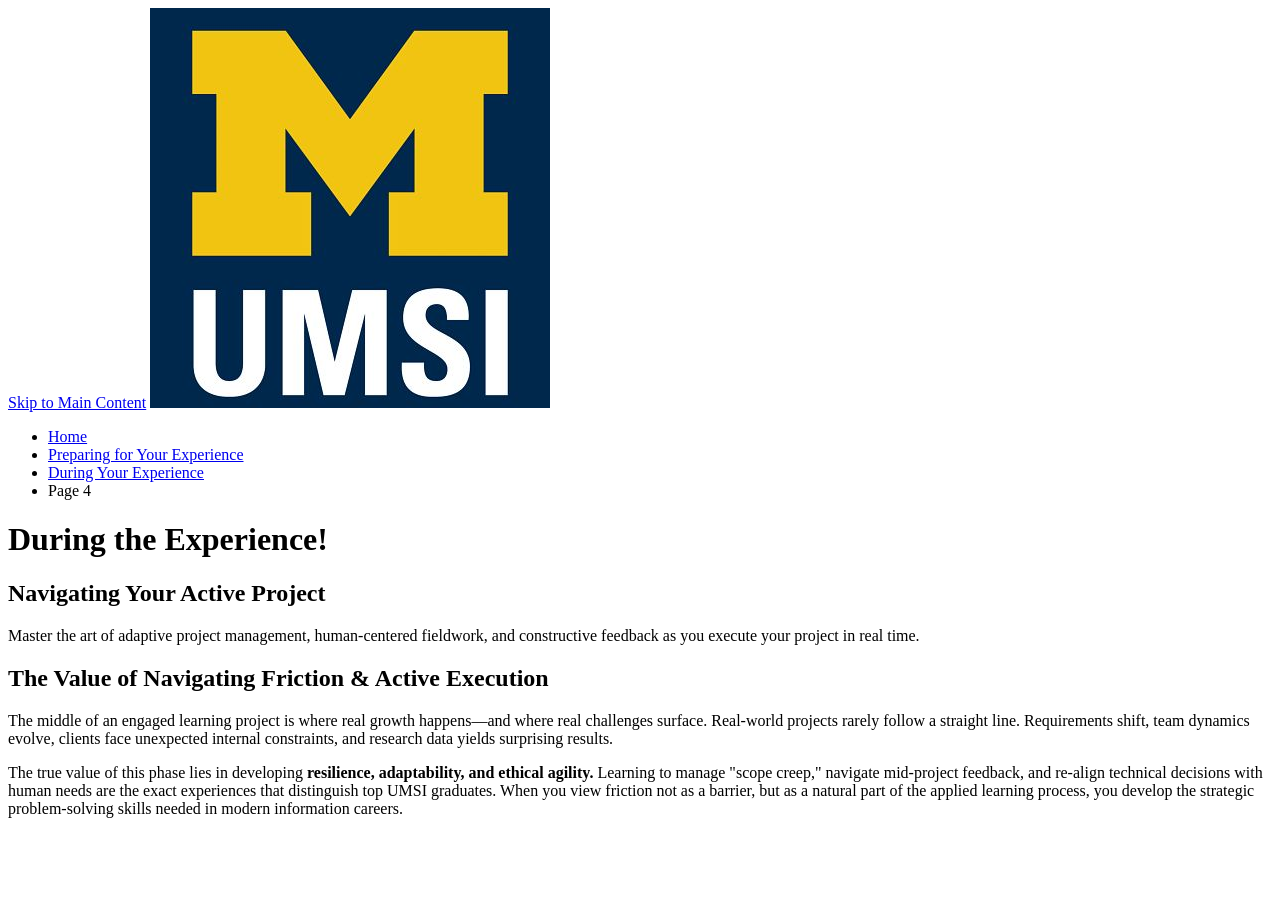
==== during.html @ ea883030 "Initial commit" ====
<!DOCTYPE html>
<html lang="en">
<head>
    <meta charset="UTF-8">
    <meta name="viewport" content="width=device-width, initial-scale=1.0">
    <title>During the Experience</title>

</head>
<body>

        <header>

  <a href = "#main">Skip to Main Content</a>
        <img src="images/UMSI_signature_vertical_informal_solidblue.jpg" alt="UMSI Logo">
        <nav>
            <ul>
                <li><a href = "index.html">Home</a></li>
                <li><a href = "prep.html">Preparing for Your Experience</a></li>
                <li><a href = "during.html">During Your Experience</a></li>
                <li><a>Page 4</a></li>
            </ul>
        </nav>
    <h1>During the Experience!</h1>
  </header>
<main id="main">

<section>
  <h2>Navigating Your Active Project</h2>
  <p>Master the art of adaptive project management, human-centered fieldwork, and constructive feedback as you execute your project in real time.</p>
</section>

<section>
  <h2>The Value of Navigating Friction & Active Execution</h2>
  <p>The middle of an engaged learning project is where real growth happens—and where real challenges surface. Real-world projects rarely follow a straight line. Requirements shift, team dynamics evolve, clients face unexpected internal constraints, and research data yields surprising results.</p>
  <p>The true value of this phase lies in developing <strong>resilience, adaptability, and ethical agility.</strong> Learning to manage "scope creep," navigate mid-project feedback, and re-align technical decisions with human needs are the exact experiences that distinguish top UMSI graduates. When you view friction not as a barrier, but as a natural part of the applied learning process, you develop the strategic problem-solving skills needed in modern information careers.</p>

</section>








    
</body>
</html>
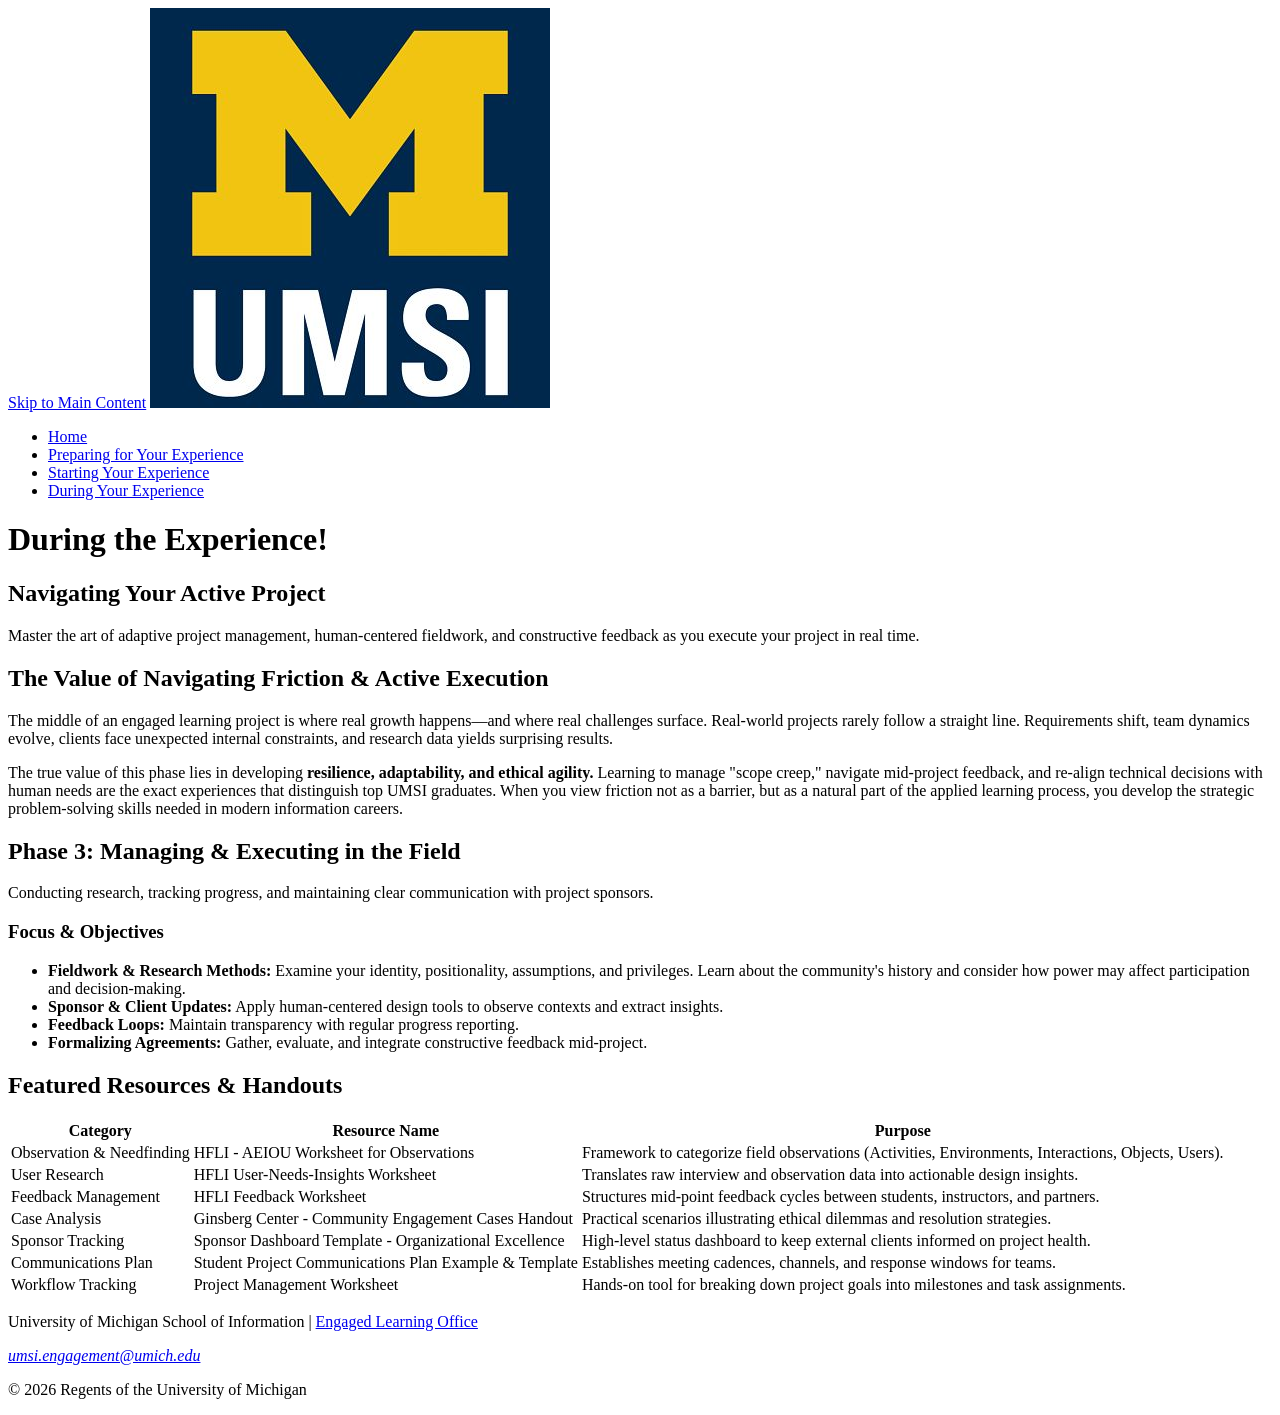
==== commit fefe8c47: "finished site" ====
--- a/during.html
+++ b/during.html
@@ -3,46 +3,116 @@
 <head>
     <meta charset="UTF-8">
     <meta name="viewport" content="width=device-width, initial-scale=1.0">
-    <title>During the Experience</title>
-
+    <title>During Your Experience | UMSI Engaged Learning Office</title>
 </head>
 <body>
 
-        <header>
+    <header>
 
-  <a href = "#main">Skip to Main Content</a>
+        <a href="#main">Skip to Main Content</a>
         <img src="images/UMSI_signature_vertical_informal_solidblue.jpg" alt="UMSI Logo">
         <nav>
             <ul>
-                <li><a href = "index.html">Home</a></li>
-                <li><a href = "prep.html">Preparing for Your Experience</a></li>
-                <li><a href = "during.html">During Your Experience</a></li>
-                <li><a>Page 4</a></li>
+                <li><a href="index.html">Home</a></li>
+                <li><a href="prep.html">Preparing for Your Experience</a></li>
+                <li><a href="starting.html">Starting Your Experience</a></li>
+                <li><a href="during.html">During Your Experience</a></li>
             </ul>
         </nav>
-    <h1>During the Experience!</h1>
-  </header>
+        <h1>During the Experience!</h1>
+    </header>
+
 <main id="main">
 
-<section>
-  <h2>Navigating Your Active Project</h2>
-  <p>Master the art of adaptive project management, human-centered fieldwork, and constructive feedback as you execute your project in real time.</p>
-</section>
+    <section>
+        <h2>Navigating Your Active Project</h2>
+        <p>Master the art of adaptive project management, human-centered fieldwork, and constructive feedback as you execute your project in real time.</p>
+    </section>
 
-<section>
-  <h2>The Value of Navigating Friction & Active Execution</h2>
-  <p>The middle of an engaged learning project is where real growth happens—and where real challenges surface. Real-world projects rarely follow a straight line. Requirements shift, team dynamics evolve, clients face unexpected internal constraints, and research data yields surprising results.</p>
-  <p>The true value of this phase lies in developing <strong>resilience, adaptability, and ethical agility.</strong> Learning to manage "scope creep," navigate mid-project feedback, and re-align technical decisions with human needs are the exact experiences that distinguish top UMSI graduates. When you view friction not as a barrier, but as a natural part of the applied learning process, you develop the strategic problem-solving skills needed in modern information careers.</p>
+    <section>
+        <h2>The Value of Navigating Friction &amp; Active Execution</h2>
+        <p>The middle of an engaged learning project is where real growth happens&mdash;and where real challenges surface. Real-world projects rarely follow a straight line. Requirements shift, team dynamics evolve, clients face unexpected internal constraints, and research data yields surprising results.</p>
+        <p>The true value of this phase lies in developing <strong>resilience, adaptability, and ethical agility.</strong> Learning to manage "scope creep," navigate mid-project feedback, and re-align technical decisions with human needs are the exact experiences that distinguish top UMSI graduates. When you view friction not as a barrier, but as a natural part of the applied learning process, you develop the strategic problem-solving skills needed in modern information careers.</p>
+    </section>
 
-</section>
+    <section>
+        <h2>Phase 3: Managing &amp; Executing in the Field</h2>
+        <p>Conducting research, tracking progress, and maintaining clear communication with project sponsors.</p>
 
+        <article>
+            <h3>Focus &amp; Objectives</h3>
+            <ul>
+                <li><strong>Fieldwork &amp; Research Methods:</strong> Examine your identity, positionality, assumptions, and privileges. Learn about the community's history and consider how power may affect participation and decision-making.
+                </li>
+                <li><strong>Sponsor &amp; Client Updates:</strong> Apply human-centered design tools to observe contexts and extract insights.</li>
+                <li><strong>Feedback Loops:</strong> Maintain transparency with regular progress reporting.</li>
+                <li><strong>Formalizing Agreements:</strong> Gather, evaluate, and integrate constructive feedback mid-project.</li>
+            </ul>
+        </article>
+    </section>
 
+    <section>
+        <h2>Featured Resources &amp; Handouts</h2>
 
+        <article>
+            <table>
+                <thead>
+                    <tr>
+                        <th scope="col">Category</th>
+                        <th scope="col">Resource Name</th>
+                        <th scope="col">Purpose</th>
+                    </tr>
+                </thead>
+                <tbody>
+                    <tr>
+                        <td>Observation &amp; Needfinding</td>
+                        <td>HFLI - AEIOU Worksheet for Observations</td>
+                        <td>Framework to categorize field observations (Activities, Environments, Interactions, Objects, Users).</td>
+                    </tr>
+                    <tr>
+                        <td>User Research</td>
+                        <td>HFLI User-Needs-Insights Worksheet</td>
+                        <td>Translates raw interview and observation data into actionable design insights.</td>
+                    </tr>
+                    <tr>
+                        <td>Feedback Management</td>
+                        <td>HFLI Feedback Worksheet</td>
+                        <td>Structures mid-point feedback cycles between students, instructors, and partners.</td>
+                    </tr>
+                    <tr>
+                        <td>Case Analysis</td>
+                        <td>Ginsberg Center - Community Engagement Cases Handout</td>
+                        <td>Practical scenarios illustrating ethical dilemmas and resolution strategies.</td>
+                    </tr>
+                    <tr>
+                        <td>Sponsor Tracking</td>
+                        <td>Sponsor Dashboard Template - Organizational Excellence</td>
+                        <td>High-level status dashboard to keep external clients informed on project health.</td>
+                    </tr>
+                    <tr>
+                        <td>Communications Plan</td>
+                        <td>Student Project Communications Plan Example &amp; Template</td>
+                        <td>Establishes meeting cadences, channels, and response windows for teams.</td>
+                    </tr>
+                    <tr>
+                        <td>Workflow Tracking</td>
+                        <td>Project Management Worksheet</td>
+                        <td>Hands-on tool for breaking down project goals into milestones and task assignments.</td>
+                    </tr>
+                </tbody>
+            </table>
+        </article>
+    </section>
 
+</main>
 
+    <footer>
+        <p>University of Michigan School of Information | <a href="https://www.si.umich.edu/programs/engaged-learning/about-engaged-learning-office">Engaged Learning Office </a></p>
+        <address>
+            <a href="mailto:umsi.engagement@umich.edu">umsi.engagement@umich.edu</a>
+        </address>
+        <p>&copy; 2026 Regents of the University of Michigan</p>
+    </footer>
 
-
-
-    
 </body>
 </html>
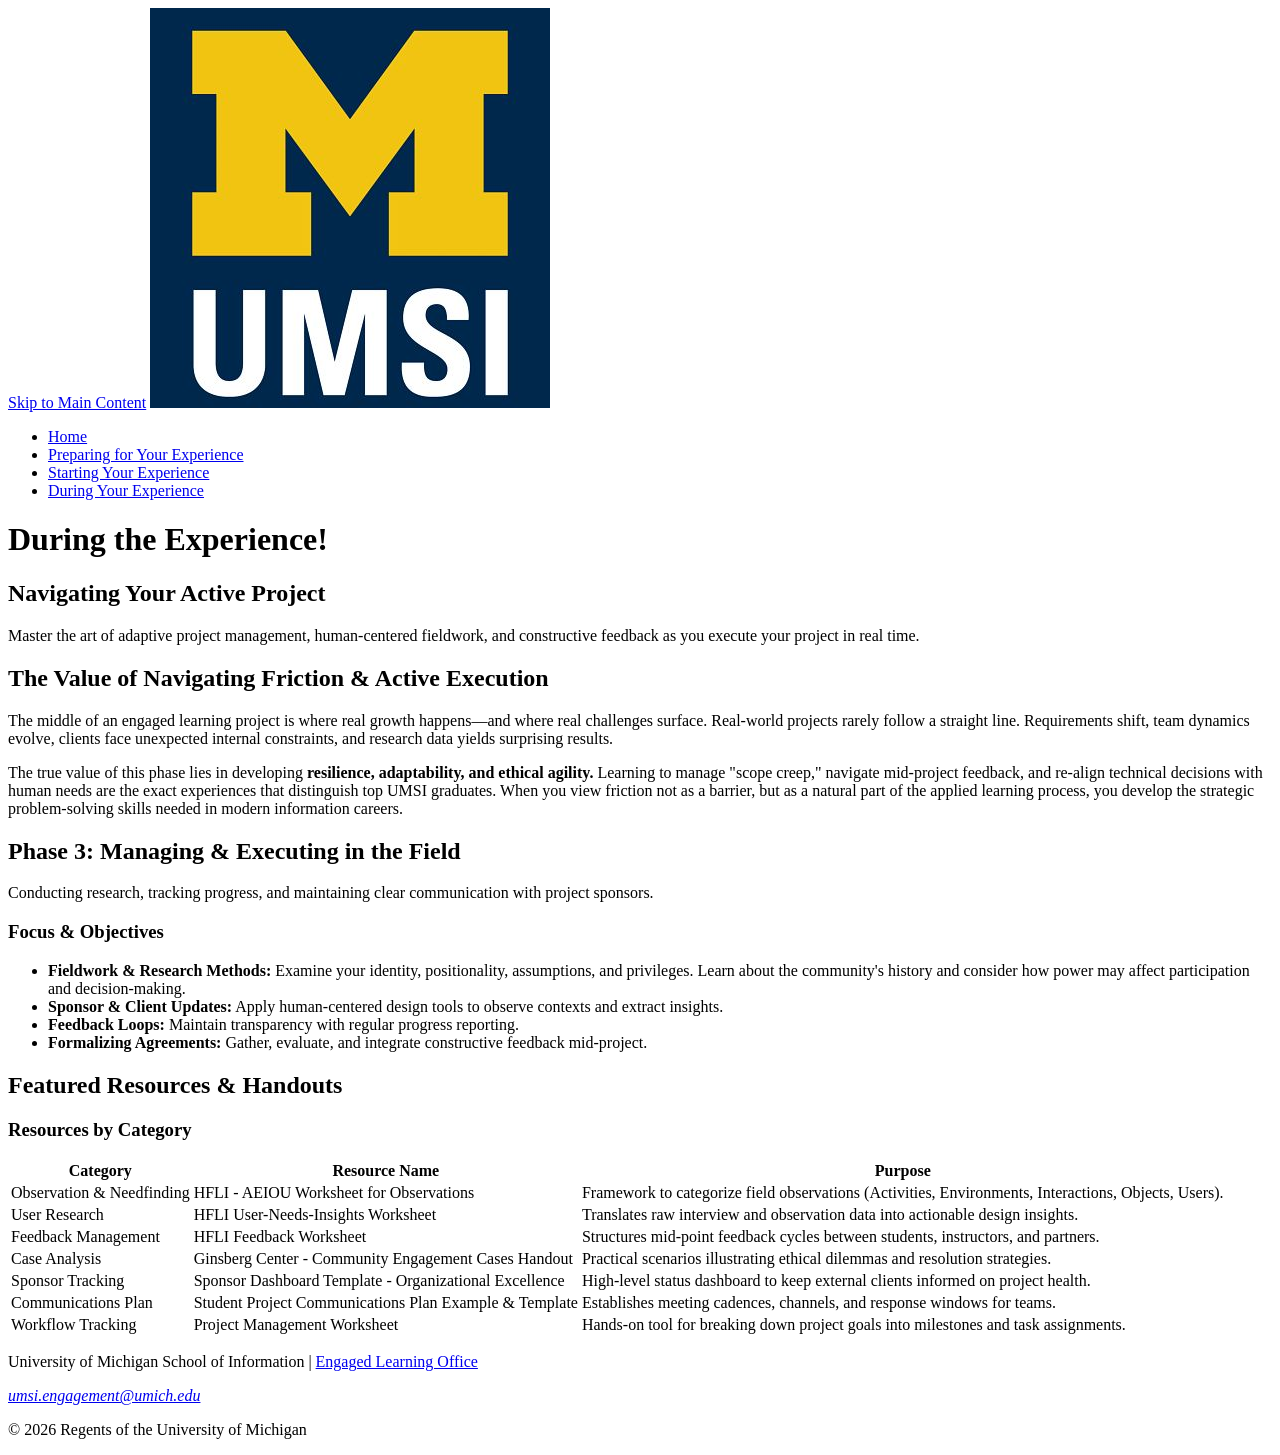
==== commit 9c236f85: "new fix" ====
--- a/during.html
+++ b/during.html
@@ -55,6 +55,7 @@
         <h2>Featured Resources &amp; Handouts</h2>
 
         <article>
+            <h3>Resources by Category</h3>
             <table>
                 <thead>
                     <tr>
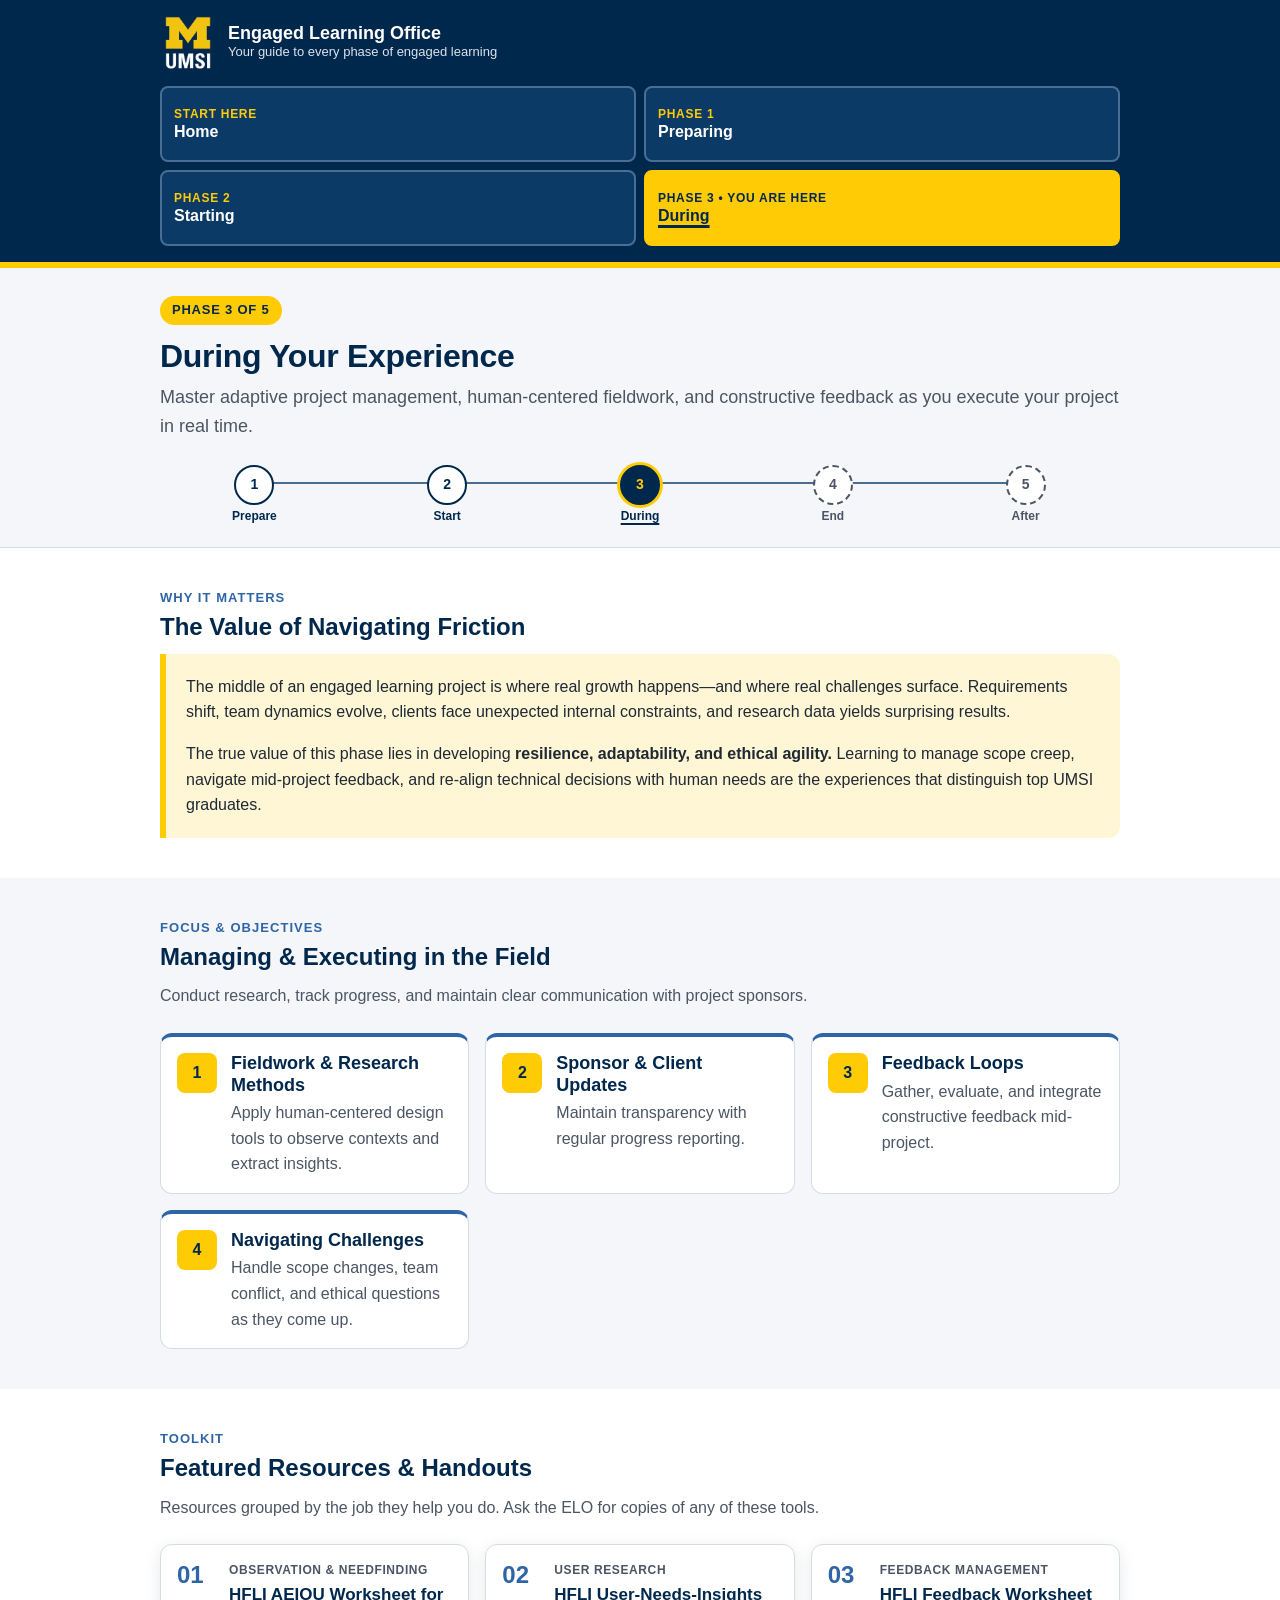
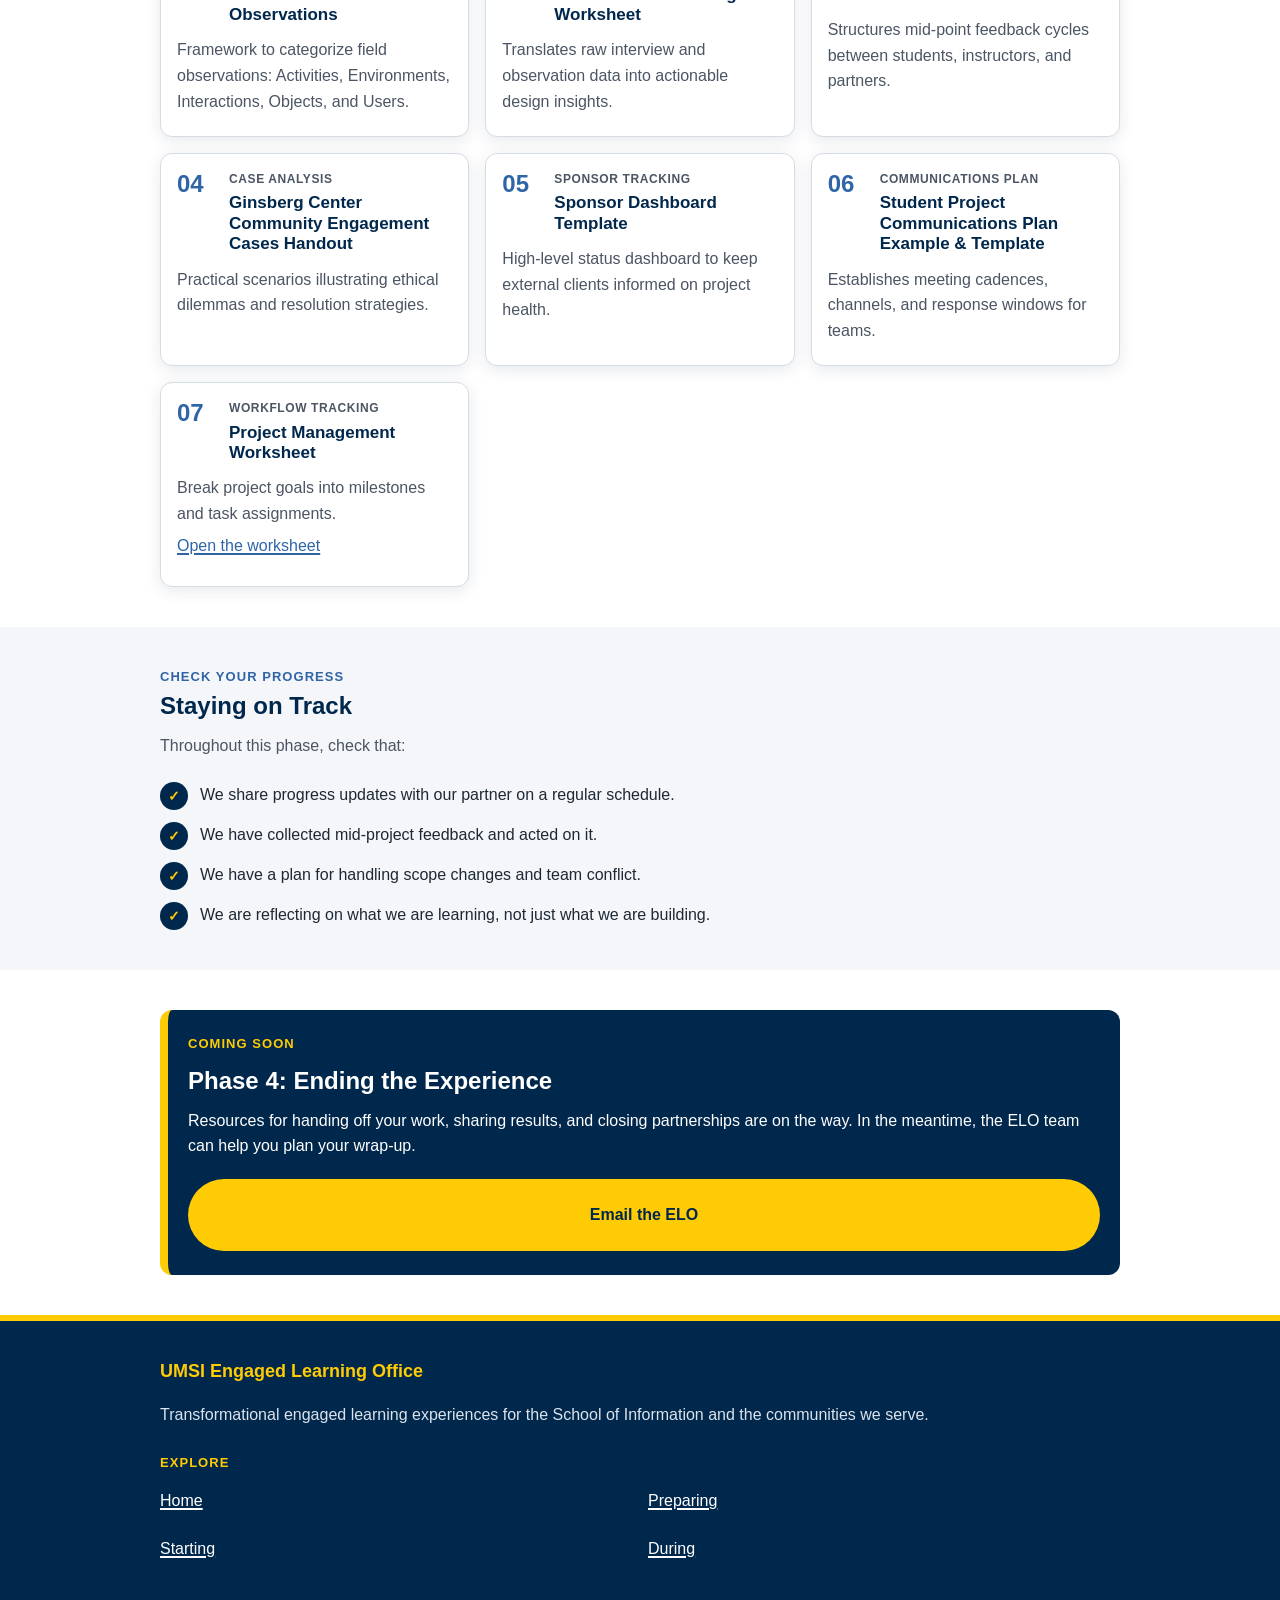
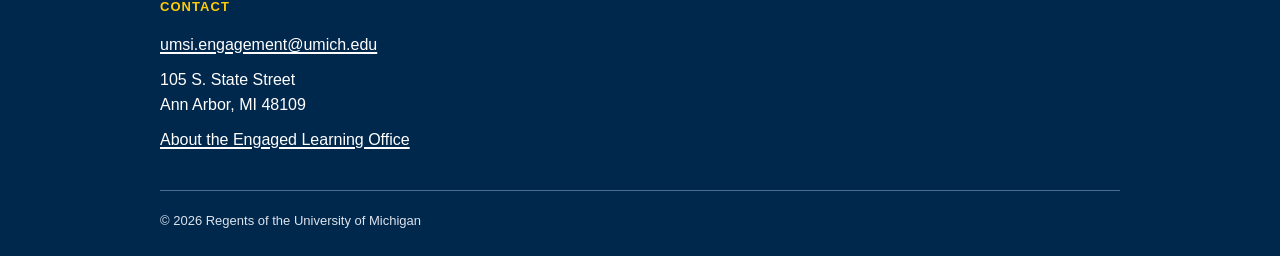
==== commit 45df971a: "mobile view" ====
--- a/during.html
+++ b/during.html
@@ -3,117 +3,176 @@
 <head>
     <meta charset="UTF-8">
     <meta name="viewport" content="width=device-width, initial-scale=1.0">
+    <meta name="description" content="Phase 3 of the UMSI engaged learning lifecycle: manage your project, communicate with partners, and navigate challenges.">
     <title>During Your Experience | UMSI Engaged Learning Office</title>
+    <link rel="stylesheet" href="css/html5reset.css">
+    <link rel="stylesheet" href="css/style.css">
+    <!-- GenAI citation: Claude (Anthropic) helped draft the "Ready to move on?" checklist,
+         the rewritten "Navigating Challenges" objective, and the page markup structure
+         (October 2026). Resource names come from the ELO Content Document. -->
 </head>
 <body>
 
-    <header>
+    <a class="skip-link" href="#main">Skip to Main Content</a>
 
-        <a href="#main">Skip to Main Content</a>
-        <img src="images/UMSI_signature_vertical_informal_solidblue.jpg" alt="UMSI Logo">
-        <nav>
-            <ul>
-                <li><a href="index.html">Home</a></li>
-                <li><a href="prep.html">Preparing for Your Experience</a></li>
-                <li><a href="starting.html">Starting Your Experience</a></li>
-                <li><a href="during.html">During Your Experience</a></li>
+    <header class="site-header">
+        <a class="brand-link" href="index.html">
+            <img src="images/umsi-logo-small.jpg" alt="University of Michigan School of Information" width="160" height="160">
+            <span>
+                <span class="brand-name">Engaged Learning Office</span>
+                <span class="brand-sub">Your guide to every phase of engaged learning</span>
+            </span>
+        </a>
+        <nav aria-label="Main">
+            <ul class="nav-list">
+                <li><a href="index.html"><span class="nav-kicker">Start here</span> <span class="nav-label">Home</span></a></li>
+                <li><a href="prep.html"><span class="nav-kicker">Phase 1</span> <span class="nav-label">Preparing</span></a></li>
+                <li><a href="starting.html"><span class="nav-kicker">Phase 2</span> <span class="nav-label">Starting</span></a></li>
+                <li><a href="during.html" aria-current="page"><span class="nav-kicker">Phase 3</span> <span class="nav-label">During</span></a></li>
             </ul>
         </nav>
-        <h1>During the Experience!</h1>
     </header>
 
-<main id="main">
+<main id="main" tabindex="-1">
 
-    <section>
-        <h2>Navigating Your Active Project</h2>
-        <p>Master the art of adaptive project management, human-centered fieldwork, and constructive feedback as you execute your project in real time.</p>
+    <section class="page-intro" aria-labelledby="page-title">
+        <p class="phase-badge">Phase 3 of 5</p>
+        <h1 id="page-title">During Your Experience</h1>
+        <p class="lead">Master adaptive project management, human-centered fieldwork, and constructive feedback as you execute your project in real time.</p>
+
+        <ol class="journey" aria-label="Engaged learning lifecycle progress">
+            <li><a class="journey-step" href="prep.html"><span class="journey-num">1</span><span class="journey-label">Prepare</span></a></li>
+            <li><a class="journey-step" href="starting.html"><span class="journey-num">2</span><span class="journey-label">Start</span></a></li>
+            <li><span class="journey-step" aria-current="step"><span class="journey-num">3</span><span class="journey-label">During</span></span></li>
+            <li><span class="journey-step journey-upcoming"><span class="journey-num">4</span><span class="journey-label">End<span class="visually-hidden"> (coming soon)</span></span></span></li>
+            <li><span class="journey-step journey-upcoming"><span class="journey-num">5</span><span class="journey-label">After<span class="visually-hidden"> (coming soon)</span></span></span></li>
+        </ol>
     </section>
 
-    <section>
-        <h2>The Value of Navigating Friction &amp; Active Execution</h2>
-        <p>The middle of an engaged learning project is where real growth happens&mdash;and where real challenges surface. Real-world projects rarely follow a straight line. Requirements shift, team dynamics evolve, clients face unexpected internal constraints, and research data yields surprising results.</p>
-        <p>The true value of this phase lies in developing <strong>resilience, adaptability, and ethical agility.</strong> Learning to manage "scope creep," navigate mid-project feedback, and re-align technical decisions with human needs are the exact experiences that distinguish top UMSI graduates. When you view friction not as a barrier, but as a natural part of the applied learning process, you develop the strategic problem-solving skills needed in modern information careers.</p>
+    <section class="section" aria-labelledby="why-title">
+        <p class="eyebrow">Why it matters</p>
+        <h2 id="why-title">The Value of Navigating Friction</h2>
+        <div class="callout">
+            <p>The middle of an engaged learning project is where real growth happens&mdash;and where real challenges surface. Requirements shift, team dynamics evolve, clients face unexpected internal constraints, and research data yields surprising results.</p>
+            <p>The true value of this phase lies in developing <strong>resilience, adaptability, and ethical agility.</strong> Learning to manage scope creep, navigate mid-project feedback, and re-align technical decisions with human needs are the experiences that distinguish top UMSI graduates.</p>
+        </div>
     </section>
 
-    <section>
-        <h2>Phase 3: Managing &amp; Executing in the Field</h2>
-        <p>Conducting research, tracking progress, and maintaining clear communication with project sponsors.</p>
-
-        <article>
-            <h3>Focus &amp; Objectives</h3>
-            <ul>
-                <li><strong>Fieldwork &amp; Research Methods:</strong> Examine your identity, positionality, assumptions, and privileges. Learn about the community's history and consider how power may affect participation and decision-making.
-                </li>
-                <li><strong>Sponsor &amp; Client Updates:</strong> Apply human-centered design tools to observe contexts and extract insights.</li>
-                <li><strong>Feedback Loops:</strong> Maintain transparency with regular progress reporting.</li>
-                <li><strong>Formalizing Agreements:</strong> Gather, evaluate, and integrate constructive feedback mid-project.</li>
-            </ul>
-        </article>
+    <section class="section section-alt" aria-labelledby="goals-title">
+        <p class="eyebrow">Focus &amp; objectives</p>
+        <h2 id="goals-title">Managing &amp; Executing in the Field</h2>
+        <p class="section-intro">Conduct research, track progress, and maintain clear communication with project sponsors.</p>
+        <ol class="goal-grid">
+            <li class="goal-card">
+                <h3>Fieldwork &amp; Research Methods</h3>
+                <p>Apply human-centered design tools to observe contexts and extract insights.</p>
+            </li>
+            <li class="goal-card">
+                <h3>Sponsor &amp; Client Updates</h3>
+                <p>Maintain transparency with regular progress reporting.</p>
+            </li>
+            <li class="goal-card">
+                <h3>Feedback Loops</h3>
+                <p>Gather, evaluate, and integrate constructive feedback mid-project.</p>
+            </li>
+            <li class="goal-card">
+                <h3>Navigating Challenges</h3>
+                <p>Handle scope changes, team conflict, and ethical questions as they come up.</p>
+            </li>
+        </ol>
     </section>
 
-    <section>
-        <h2>Featured Resources &amp; Handouts</h2>
+    <section class="section" aria-labelledby="resources-title">
+        <p class="eyebrow">Toolkit</p>
+        <h2 id="resources-title">Featured Resources &amp; Handouts</h2>
+        <p class="section-intro">Resources grouped by the job they help you do. Ask the ELO for copies of any of these tools.</p>
+        <ol class="resource-list">
+            <li class="resource-card">
+                <p class="resource-type">Observation &amp; needfinding</p>
+                <h3>HFLI AEIOU Worksheet for Observations</h3>
+                <p class="resource-desc">Framework to categorize field observations: Activities, Environments, Interactions, Objects, and Users.</p>
+            </li>
+            <li class="resource-card">
+                <p class="resource-type">User research</p>
+                <h3>HFLI User-Needs-Insights Worksheet</h3>
+                <p class="resource-desc">Translates raw interview and observation data into actionable design insights.</p>
+            </li>
+            <li class="resource-card">
+                <p class="resource-type">Feedback management</p>
+                <h3>HFLI Feedback Worksheet</h3>
+                <p class="resource-desc">Structures mid-point feedback cycles between students, instructors, and partners.</p>
+            </li>
+            <li class="resource-card">
+                <p class="resource-type">Case analysis</p>
+                <h3>Ginsberg Center Community Engagement Cases Handout</h3>
+                <p class="resource-desc">Practical scenarios illustrating ethical dilemmas and resolution strategies.</p>
+            </li>
+            <li class="resource-card">
+                <p class="resource-type">Sponsor tracking</p>
+                <h3>Sponsor Dashboard Template</h3>
+                <p class="resource-desc">High-level status dashboard to keep external clients informed on project health.</p>
+            </li>
+            <li class="resource-card">
+                <p class="resource-type">Communications plan</p>
+                <h3>Student Project Communications Plan Example &amp; Template</h3>
+                <p class="resource-desc">Establishes meeting cadences, channels, and response windows for teams.</p>
+            </li>
+            <li class="resource-card">
+                <p class="resource-type">Workflow tracking</p>
+                <h3>Project Management Worksheet</h3>
+                <p class="resource-desc">Break project goals into milestones and task assignments. <a href="https://docs.google.com/document/d/1twc-7TYWmb_PNrOBiDI1NuJqJAuhluTICr22GRd_NLc/edit?usp=drive_link">Open the worksheet</a></p>
+            </li>
+        </ol>
+    </section>
 
-        <article>
-            <h3>Resources by Category</h3>
-            <table>
-                <thead>
-                    <tr>
-                        <th scope="col">Category</th>
-                        <th scope="col">Resource Name</th>
-                        <th scope="col">Purpose</th>
-                    </tr>
-                </thead>
-                <tbody>
-                    <tr>
-                        <td>Observation &amp; Needfinding</td>
-                        <td>HFLI - AEIOU Worksheet for Observations</td>
-                        <td>Framework to categorize field observations (Activities, Environments, Interactions, Objects, Users).</td>
-                    </tr>
-                    <tr>
-                        <td>User Research</td>
-                        <td>HFLI User-Needs-Insights Worksheet</td>
-                        <td>Translates raw interview and observation data into actionable design insights.</td>
-                    </tr>
-                    <tr>
-                        <td>Feedback Management</td>
-                        <td>HFLI Feedback Worksheet</td>
-                        <td>Structures mid-point feedback cycles between students, instructors, and partners.</td>
-                    </tr>
-                    <tr>
-                        <td>Case Analysis</td>
-                        <td>Ginsberg Center - Community Engagement Cases Handout</td>
-                        <td>Practical scenarios illustrating ethical dilemmas and resolution strategies.</td>
-                    </tr>
-                    <tr>
-                        <td>Sponsor Tracking</td>
-                        <td>Sponsor Dashboard Template - Organizational Excellence</td>
-                        <td>High-level status dashboard to keep external clients informed on project health.</td>
-                    </tr>
-                    <tr>
-                        <td>Communications Plan</td>
-                        <td>Student Project Communications Plan Example &amp; Template</td>
-                        <td>Establishes meeting cadences, channels, and response windows for teams.</td>
-                    </tr>
-                    <tr>
-                        <td>Workflow Tracking</td>
-                        <td>Project Management Worksheet</td>
-                        <td>Hands-on tool for breaking down project goals into milestones and task assignments.</td>
-                    </tr>
-                </tbody>
-            </table>
-        </article>
+    <section class="section section-alt" aria-labelledby="ready-title">
+        <p class="eyebrow">Check your progress</p>
+        <h2 id="ready-title">Staying on Track</h2>
+        <p class="section-intro">Throughout this phase, check that:</p>
+        <ul class="checklist">
+            <li>We share progress updates with our partner on a regular schedule.</li>
+            <li>We have collected mid-project feedback and acted on it.</li>
+            <li>We have a plan for handling scope changes and team conflict.</li>
+            <li>We are reflecting on what we are learning, not just what we are building.</li>
+        </ul>
+    </section>
+
+    <section class="section" aria-labelledby="next-title">
+        <div class="next-step">
+            <p class="eyebrow">Coming soon</p>
+            <h2 id="next-title">Phase 4: Ending the Experience</h2>
+            <p>Resources for handing off your work, sharing results, and closing partnerships are on the way. In the meantime, the ELO team can help you plan your wrap-up.</p>
+            <a class="btn btn-primary" href="mailto:umsi.engagement@umich.edu">Email the ELO</a>
+        </div>
     </section>
 
 </main>
 
-    <footer>
-        <p>University of Michigan School of Information | <a href="https://www.si.umich.edu/programs/engaged-learning/about-engaged-learning-office">Engaged Learning Office </a></p>
-        <address>
-            <a href="mailto:umsi.engagement@umich.edu">umsi.engagement@umich.edu</a>
-        </address>
-        <p>&copy; 2026 Regents of the University of Michigan</p>
+    <footer class="site-footer">
+        <div>
+            <p class="footer-title">UMSI Engaged Learning Office</p>
+            <p class="footer-about">Transformational engaged learning experiences for the School of Information and the communities we serve.</p>
+        </div>
+        <nav aria-label="Footer">
+            <h2 class="footer-heading">Explore</h2>
+            <ul class="footer-links">
+                <li><a href="index.html">Home</a></li>
+                <li><a href="prep.html">Preparing</a></li>
+                <li><a href="starting.html">Starting</a></li>
+                <li><a href="during.html">During</a></li>
+            </ul>
+        </nav>
+        <div class="footer-contact">
+            <h2 class="footer-heading">Contact</h2>
+            <address>
+                <a href="mailto:umsi.engagement@umich.edu">umsi.engagement@umich.edu</a><br>
+                105 S. State Street<br>
+                Ann Arbor, MI 48109
+            </address>
+            <a href="https://www.si.umich.edu/programs/engaged-learning/about-engaged-learning-office">About the Engaged Learning Office</a>
+        </div>
+        <p class="footer-legal">&copy; 2026 Regents of the University of Michigan</p>
     </footer>
 
 </body>
-</html>+</html>
--- a/css/style.css
+++ b/css/style.css
@@ -0,0 +1,923 @@
+/* ==========================================================================
+   UMSI Engaged Learning Office: Deliverable #2 (Mobile First)
+   Author: Joshua John (SI 338, Fall 2026)
+
+   This is the default (mobile) design, built for screens under 480px.
+   There are intentionally NO width-based media queries in this file.
+   The only media query is prefers-reduced-motion (an accessibility query).
+   Layouts still stretch gracefully on larger screens through fluid units,
+   max-width containers, and auto-fit grids.
+
+   Citations / references:
+   - Reset: html5doctor.com Reset Stylesheet v1.6.1 (see css/html5reset.css)
+   - Colors: U-M Brand Guidelines, https://brand.umich.edu/design-resources/colors/
+     (Michigan Blue #00274C, Maize #FFCB05, Arboretum Blue #2F65A7)
+   - Skip link pattern: W3Schools "How TO - Skip to Main Content" and
+     WebAIM "Skip Navigation Links" (https://webaim.org/techniques/skipnav/)
+   - .visually-hidden: The A11Y Project, https://www.a11yproject.com/posts/how-to-hide-content/
+   - Reduced motion block: adapted from Andy Bell's "Modern CSS Reset"
+     (https://andy-bell.co.uk/a-more-modern-css-reset/)
+   - Centering trick padding-inline: max(gutter, (100% - width) / 2) adapted from
+     Kevin Powell's "full-bleed layout" videos.
+   - GenAI: Claude (Anthropic) helped draft parts of this stylesheet's grid
+     layouts in October 2026. I reviewed, tested, and edited all of it.
+   ========================================================================== */
+
+
+/* ---------- 1. Design tokens ---------- */
+:root {
+    /* U-M brand colors */
+    --blue: #00274C;
+    --maize: #FFCB05;
+    --arb-blue: #2F65A7;
+
+    /* Supporting neutrals (all pass WCAG AA with the text colors used on them) */
+    --blue-raised: #0B3A66;
+    --blue-line: #4A6D93;
+    --ink: #1F2933;
+    --muted: #4B5563;
+    --surface: #F4F6F9;
+    --maize-tint: #FFF6D6;
+    --line: #D5DCE4;
+    --white: #FFFFFF;
+
+    /* Spacing, shape, and type */
+    --gutter: 1rem;
+    --content: 60rem;
+    --radius: 0.75rem;
+    --radius-sm: 0.5rem;
+    --shadow: 0 0.25rem 1rem rgba(0, 39, 76, 0.10);
+    --font: "Helvetica Neue", Helvetica, Arial, sans-serif;
+}
+
+
+/* ---------- 2. Base elements ---------- */
+html {
+    scroll-behavior: smooth;
+}
+
+body {
+    font-family: var(--font);
+    font-size: 1rem;
+    line-height: 1.6;
+    color: var(--ink);
+    background-color: var(--white);
+}
+
+img {
+    display: block;
+    max-width: 100%;
+    height: auto;
+}
+
+h1, h2, h3 {
+    color: var(--blue);
+    line-height: 1.2;
+    font-weight: 800;
+}
+
+h1 {
+    font-size: 2rem;
+    letter-spacing: -0.01em;
+}
+
+h2 {
+    font-size: 1.5rem;
+    margin-bottom: 0.75rem;
+}
+
+h3 {
+    font-size: 1.125rem;
+}
+
+p + p {
+    margin-top: 1rem;
+}
+
+strong {
+    font-weight: 700;
+}
+
+a {
+    color: var(--arb-blue);
+    text-decoration: underline;
+    text-decoration-thickness: 0.1em;
+    text-underline-offset: 0.15em;
+}
+
+a:hover {
+    color: var(--blue);
+    text-decoration-thickness: 0.2em;
+}
+
+/* One clear focus style everywhere: a thick blue ring on light backgrounds... */
+a:focus-visible,
+button:focus-visible {
+    outline: 0.1875rem solid var(--blue);
+    outline-offset: 0.1875rem;
+    border-radius: 0.25rem;
+}
+
+/* ...and a maize ring on the dark blue areas so it is always visible. */
+.site-header a:focus-visible,
+.site-footer a:focus-visible,
+.hero-card a:focus-visible,
+.next-step a:focus-visible,
+.help-banner a:focus-visible {
+    outline-color: var(--maize);
+}
+
+main:focus {
+    outline: none; /* main only receives focus from the skip link */
+}
+
+.visually-hidden {
+    position: absolute;
+    width: 1px;
+    height: 1px;
+    padding: 0;
+    margin: -1px;
+    overflow: hidden;
+    clip: rect(0, 0, 0, 0);
+    white-space: nowrap;
+    border: 0;
+}
+
+
+/* ---------- 3. Skip to Main Content ---------- */
+.skip-link {
+    position: absolute;
+    top: -10rem;           /* hidden off-screen on page load */
+    left: var(--gutter);
+    z-index: 100;
+    padding: 0.75rem 1.25rem;
+    background-color: var(--maize);
+    color: var(--blue);
+    font-weight: 800;
+    text-decoration: none;
+    border-radius: 0 0 var(--radius-sm) var(--radius-sm);
+    box-shadow: var(--shadow);
+}
+
+.skip-link:focus {
+    top: 0;                /* slides into view when it receives keyboard focus */
+}
+
+
+/* ---------- 4. Layout helpers ---------- */
+/* Full-bleed backgrounds with centered content, without a media query */
+.section,
+.page-intro,
+.site-header,
+.site-footer {
+    padding-inline: max(var(--gutter), calc((100% - var(--content)) / 2));
+}
+
+.section {
+    padding-block: 2.5rem;
+}
+
+.section-alt {
+    background-color: var(--surface);
+}
+
+.eyebrow {
+    font-size: 0.8125rem;
+    font-weight: 800;
+    letter-spacing: 0.08em;
+    text-transform: uppercase;
+    color: var(--arb-blue);
+    margin-bottom: 0.25rem;
+}
+
+.section-intro {
+    color: var(--muted);
+    margin-bottom: 1.5rem;
+}
+
+
+/* ---------- 5. Header + primary navigation ---------- */
+.site-header {
+    display: grid;
+    gap: 1rem;
+    padding-block: 0.875rem 1rem;
+    background-color: var(--blue);
+    color: var(--white);
+    border-bottom: 0.375rem solid var(--maize);
+}
+
+.brand-link {
+    display: grid;
+    grid-template-columns: 3.5rem 1fr;
+    gap: 0.75rem;
+    align-items: center;
+    color: var(--white);
+    text-decoration: none;
+}
+
+.brand-link:hover {
+    color: var(--white);
+}
+
+.brand-link img {
+    width: 3.5rem;
+    height: 3.5rem;
+    border-radius: var(--radius-sm);
+}
+
+.brand-name {
+    display: block;
+    font-size: 1.125rem;
+    font-weight: 800;
+    line-height: 1.2;
+}
+
+.brand-sub {
+    display: block;
+    font-size: 0.8125rem;
+    line-height: 1.3;
+    color: #DCE3EC;
+}
+
+/* 2 x 2 grid of large, thumb-friendly navigation tiles */
+.nav-list {
+    display: grid;
+    grid-template-columns: repeat(2, 1fr);
+    gap: 0.5rem;
+}
+
+.nav-list a {
+    display: grid;
+    align-content: center;
+    min-height: 3.5rem;
+    padding: 0.5rem 0.75rem;
+    background-color: var(--blue-raised);
+    border: 0.125rem solid var(--blue-line);
+    border-radius: var(--radius-sm);
+    color: var(--white);
+    font-weight: 700;
+    line-height: 1.25;
+    text-decoration: none;
+    transition: background-color 0.2s ease, border-color 0.2s ease;
+}
+
+.nav-list a:hover {
+    border-color: var(--maize);
+    color: var(--white);
+}
+
+.nav-kicker {
+    font-size: 0.75rem;
+    font-weight: 700;
+    letter-spacing: 0.06em;
+    text-transform: uppercase;
+    color: var(--maize);
+}
+
+/* Active page: color change PLUS a filled tile, thick underline,
+   and a "You are here" label, so it never relies on color alone. */
+.nav-list a[aria-current="page"] {
+    background-color: var(--maize);
+    border-color: var(--maize);
+    color: var(--blue);
+}
+
+.nav-list a[aria-current="page"] .nav-kicker {
+    color: var(--blue);
+}
+
+.nav-list a[aria-current="page"] .nav-label {
+    text-decoration: underline;
+    text-decoration-thickness: 0.1875rem;
+    text-underline-offset: 0.25rem;
+}
+
+.nav-list a[aria-current="page"] .nav-kicker::after {
+    content: " \2022  You are here";
+}
+
+
+/* ---------- 6. Home hero (overlapping grid) ---------- */
+.hero {
+    display: grid;
+    grid-template-columns:
+        minmax(var(--gutter), 1fr)
+        minmax(0, 40rem)
+        minmax(var(--gutter), 1fr);
+    grid-template-rows: auto 3.5rem auto;
+    padding-bottom: 2rem;
+}
+
+.hero-img {
+    grid-column: 1 / -1;
+    grid-row: 1 / 3;
+    width: 100%;
+    aspect-ratio: 4 / 3;
+    max-height: 30rem;
+    object-fit: cover;
+    object-position: 50% 35%;
+}
+
+.hero-card {
+    grid-column: 2;
+    grid-row: 2 / 4;
+    z-index: 1;
+    padding: 1.5rem 1.25rem;
+    background-color: var(--blue);
+    color: var(--white);
+    border-top: 0.375rem solid var(--maize);
+    border-radius: var(--radius);
+    box-shadow: var(--shadow);
+    animation: rise-in 0.6s ease-out both;
+}
+
+.hero-card h1 {
+    color: var(--white);
+    margin-bottom: 0.75rem;
+}
+
+.hero-card .eyebrow {
+    color: var(--maize);
+}
+
+.hero-tagline {
+    font-size: 1.125rem;
+    font-weight: 700;
+    color: var(--maize);
+}
+
+@keyframes rise-in {
+    from { opacity: 0; transform: translateY(1rem); }
+    to   { opacity: 1; transform: translateY(0); }
+}
+
+
+/* ---------- 7. Buttons ---------- */
+.btn-row {
+    display: grid;
+    gap: 0.75rem;
+    margin-top: 1.25rem;
+}
+
+.btn {
+    display: grid;
+    place-items: center;
+    min-height: 3rem;
+    padding: 0.625rem 1.25rem;
+    border: 0.125rem solid transparent;
+    border-radius: 999rem;
+    font-weight: 800;
+    text-align: center;
+    text-decoration: none;
+    transition: transform 0.2s ease, background-color 0.2s ease;
+}
+
+.btn:hover {
+    transform: translateY(-0.125rem);
+}
+
+.btn-primary,
+.btn-primary:hover {
+    background-color: var(--maize);
+    color: var(--blue);
+}
+
+.btn-ghost,
+.btn-ghost:hover {
+    border-color: var(--white);
+    color: var(--white);
+}
+
+.btn-outline,
+.btn-outline:hover {
+    border-color: var(--blue);
+    color: var(--blue);
+}
+
+
+/* ---------- 8. Inner-page intro + lifecycle tracker ---------- */
+.page-intro {
+    padding-block: 1.75rem 1.5rem;
+    background-color: var(--surface);
+    border-bottom: 0.0625rem solid var(--line);
+}
+
+.phase-badge {
+    display: inline-block;
+    margin-bottom: 0.75rem;
+    padding: 0.25rem 0.75rem;
+    background-color: var(--maize);
+    color: var(--blue);
+    font-size: 0.8125rem;
+    font-weight: 800;
+    letter-spacing: 0.06em;
+    text-transform: uppercase;
+    border-radius: 999rem;
+}
+
+.lead {
+    margin-top: 0.5rem;
+    font-size: 1.125rem;
+    color: var(--muted);
+}
+
+/* Five-column grid showing where this page sits in the lifecycle */
+.journey {
+    position: relative;
+    display: grid;
+    grid-template-columns: repeat(5, 1fr);
+    gap: 0.25rem;
+    margin-top: 1.5rem;
+    list-style: none;
+}
+
+/* connecting line drawn behind the step circles */
+.journey::before {
+    content: "";
+    position: absolute;
+    top: 1.0625rem;
+    left: 10%;
+    right: 10%;
+    height: 0.125rem;
+    background-color: var(--blue-line);
+}
+
+.journey-step {
+    position: relative; /* sits above the line */
+    display: grid;
+    justify-items: center;
+    align-content: start;
+    gap: 0.25rem;
+    min-height: 2.75rem;
+    font-size: 0.75rem;
+    font-weight: 700;
+    line-height: 1.2;
+    text-align: center;
+    color: var(--blue);
+    text-decoration: none;
+}
+
+a.journey-step:hover .journey-label {
+    text-decoration: underline;
+}
+
+.journey-num {
+    display: grid;
+    place-items: center;
+    width: 2.25rem;
+    height: 2.25rem;
+    background-color: var(--white);
+    border: 0.125rem solid var(--blue);
+    border-radius: 50%;
+    font-size: 0.875rem;
+    font-weight: 800;
+}
+
+.journey-step[aria-current="step"] .journey-num {
+    background-color: var(--blue);
+    color: var(--maize);
+    box-shadow: 0 0 0 0.1875rem var(--maize);
+}
+
+.journey-step[aria-current="step"] .journey-label {
+    text-decoration: underline;
+    text-decoration-thickness: 0.125rem;
+    text-underline-offset: 0.2rem;
+}
+
+.journey-upcoming {
+    color: var(--muted);
+}
+
+.journey-upcoming .journey-num {
+    border-style: dashed;
+    border-color: var(--muted);
+}
+
+
+/* ---------- 9. Callout + checklist ---------- */
+.callout {
+    padding: 1.25rem;
+    background-color: var(--maize-tint);
+    border-left: 0.375rem solid var(--maize);
+    border-radius: 0 var(--radius) var(--radius) 0;
+}
+
+.checklist {
+    display: grid;
+    gap: 0.75rem;
+    list-style: none;
+}
+
+.checklist li {
+    display: grid;
+    grid-template-columns: 1.75rem 1fr;
+    gap: 0.75rem;
+    align-items: start;
+}
+
+.checklist li::before {
+    content: "\2713";
+    display: grid;
+    place-items: center;
+    width: 1.75rem;
+    height: 1.75rem;
+    background-color: var(--blue);
+    color: var(--maize);
+    border-radius: 50%;
+    font-weight: 800;
+    font-size: 0.875rem;
+    line-height: 1;
+}
+
+
+/* ---------- 10. Goal cards ---------- */
+.goal-grid {
+    display: grid;
+    grid-template-columns: repeat(auto-fit, minmax(16rem, 1fr));
+    gap: 1rem;
+    list-style: none;
+    counter-reset: goal;
+}
+
+.goal-card {
+    display: grid;
+    grid-template-columns: 2.5rem 1fr;
+    grid-template-areas:
+        "num title"
+        "num text";
+    column-gap: 0.875rem;
+    row-gap: 0.25rem;
+    padding: 1rem;
+    background-color: var(--white);
+    border: 0.0625rem solid var(--line);
+    border-top: 0.25rem solid var(--arb-blue);
+    border-radius: var(--radius);
+    align-content: start;
+    counter-increment: goal;
+}
+
+.goal-card::before {
+    content: counter(goal);
+    grid-area: num;
+    display: grid;
+    place-items: center;
+    width: 2.5rem;
+    height: 2.5rem;
+    background-color: var(--maize);
+    color: var(--blue);
+    border-radius: var(--radius-sm);
+    font-weight: 800;
+}
+
+.goal-card h3 {
+    grid-area: title;
+}
+
+.goal-card p {
+    grid-area: text;
+    color: var(--muted);
+}
+
+
+/* ---------- 11. Resource cards ---------- */
+.resource-list {
+    display: grid;
+    grid-template-columns: repeat(auto-fit, minmax(17rem, 1fr));
+    gap: 1rem;
+    list-style: none;
+    counter-reset: resource;
+}
+
+.resource-card {
+    display: grid;
+    grid-template-columns: 2.5rem 1fr;
+    grid-template-areas:
+        "num  type"
+        "num  title"
+        "desc desc"
+        "links links";
+    column-gap: 0.75rem;
+    row-gap: 0.25rem;
+    padding: 1rem 1rem 1.125rem;
+    background-color: var(--white);
+    border: 0.0625rem solid var(--line);
+    border-radius: var(--radius);
+    box-shadow: var(--shadow);
+    align-content: start;
+    counter-increment: resource;
+    transition: transform 0.2s ease;
+}
+
+.resource-card:hover {
+    transform: translateY(-0.125rem);
+}
+
+/* zero-padded index number (01, 02...) in the left grid column */
+.resource-card::before {
+    content: counter(resource, decimal-leading-zero);
+    grid-area: num;
+    align-self: start;
+    font-size: 1.5rem;
+    font-weight: 800;
+    line-height: 1.2;
+    color: var(--arb-blue);
+}
+
+.resource-type {
+    grid-area: type;
+    font-size: 0.75rem;
+    font-weight: 700;
+    letter-spacing: 0.05em;
+    text-transform: uppercase;
+    color: var(--muted);
+}
+
+.resource-card h3 {
+    grid-area: title;
+    font-size: 1.0625rem;
+}
+
+.resource-card h3 a {
+    color: var(--blue);
+}
+
+/* extra vertical padding so single-line links are comfortable tap targets */
+.resource-card h3 a,
+.resource-desc a {
+    display: inline-block;
+    padding-block: 0.375rem;
+}
+
+.resource-desc {
+    grid-area: desc;
+    margin-top: 0.5rem;
+    color: var(--muted);
+}
+
+.resource-links {
+    grid-area: links;
+    display: grid;
+    grid-template-columns: repeat(2, 1fr);
+    gap: 0.5rem;
+    margin-top: 0.75rem;
+}
+
+.resource-links a {
+    display: grid;
+    place-items: center;
+    min-height: 2.75rem;
+    padding: 0.25rem 0.5rem;
+    border: 0.125rem solid var(--blue);
+    border-radius: var(--radius-sm);
+    color: var(--blue);
+    font-size: 0.875rem;
+    font-weight: 700;
+    text-align: center;
+    text-decoration: none;
+}
+
+.status-tag {
+    display: inline-block;
+    padding: 0.125rem 0.5rem;
+    background-color: var(--surface);
+    border: 0.0625rem dashed var(--muted);
+    border-radius: 999rem;
+    color: var(--muted);
+    font-size: 0.75rem;
+    font-weight: 700;
+}
+
+
+/* ---------- 12. Home: lifecycle timeline ---------- */
+.timeline {
+    display: grid;
+    gap: 1rem;
+    list-style: none;
+}
+
+.timeline-item {
+    position: relative;
+    display: grid;
+    grid-template-columns: 2.75rem 1fr;
+    column-gap: 0.875rem;
+}
+
+/* vertical connector between steps */
+.timeline-item:not(:last-child)::before {
+    content: "";
+    position: absolute;
+    top: 2.75rem;
+    bottom: -1rem;
+    left: calc(1.375rem - 0.0625rem);
+    width: 0.125rem;
+    background-color: var(--blue-line);
+}
+
+.timeline-num {
+    display: grid;
+    place-items: center;
+    width: 2.75rem;
+    height: 2.75rem;
+    background-color: var(--blue);
+    color: var(--maize);
+    border-radius: 50%;
+    font-size: 1.125rem;
+    font-weight: 800;
+}
+
+.timeline-body {
+    display: grid;
+    gap: 0.5rem;
+    padding: 1rem;
+    background-color: var(--white);
+    border: 0.0625rem solid var(--line);
+    border-radius: var(--radius);
+}
+
+.timeline-body p {
+    color: var(--muted);
+}
+
+.timeline-upcoming .timeline-num {
+    background-color: var(--white);
+    color: var(--muted);
+    border: 0.125rem dashed var(--muted);
+}
+
+.timeline-upcoming .timeline-body {
+    border-style: dashed;
+    background-color: var(--surface);
+}
+
+.timeline-upcoming .status-tag {
+    justify-self: start;
+}
+
+.text-link {
+    justify-self: start;
+    display: grid;
+    align-items: center;
+    min-height: 2.75rem;
+    font-weight: 800;
+}
+
+
+/* ---------- 13. Home: experience types + resource chips ---------- */
+.type-grid {
+    display: grid;
+    grid-template-columns: repeat(auto-fit, minmax(9.5rem, 1fr));
+    gap: 0.75rem;
+    list-style: none;
+}
+
+.type-card {
+    display: grid;
+    align-content: start;
+    gap: 0.25rem;
+    padding: 1rem 0.875rem;
+    background-color: var(--white);
+    border: 0.0625rem solid var(--line);
+    border-top: 0.25rem solid var(--maize);
+    border-radius: var(--radius);
+}
+
+.type-card h3 {
+    font-size: 1rem;
+}
+
+.type-card p {
+    font-size: 0.875rem;
+    line-height: 1.45;
+    color: var(--muted);
+}
+
+.chip-list {
+    display: flex;
+    flex-wrap: wrap;
+    gap: 0.5rem;
+    list-style: none;
+}
+
+.chip-list li {
+    padding: 0.375rem 0.875rem;
+    background-color: var(--maize-tint);
+    border: 0.0625rem solid var(--maize);
+    border-radius: 999rem;
+    color: var(--blue);
+    font-size: 0.875rem;
+    font-weight: 700;
+}
+
+
+/* ---------- 14. Blue call-to-action panels ---------- */
+.next-step,
+.help-banner {
+    display: grid;
+    gap: 0.75rem;
+    padding: 1.5rem 1.25rem;
+    background-color: var(--blue);
+    color: var(--white);
+    border-radius: var(--radius);
+    border-left: 0.5rem solid var(--maize);
+}
+
+.next-step h2,
+.help-banner h2 {
+    color: var(--white);
+    margin-bottom: 0;
+}
+
+.next-step .eyebrow,
+.help-banner .eyebrow {
+    color: var(--maize);
+    margin-bottom: 0;
+}
+
+.next-step .btn,
+.help-banner .btn {
+    margin-top: 0.5rem;
+}
+
+
+/* ---------- 15. Footer ---------- */
+.site-footer {
+    display: grid;
+    gap: 1.75rem;
+    padding-block: 2.25rem 1.5rem;
+    background-color: var(--blue);
+    color: var(--white);
+    border-top: 0.375rem solid var(--maize);
+}
+
+.footer-title {
+    font-size: 1.125rem;
+    font-weight: 800;
+    color: var(--maize);
+}
+
+.footer-about {
+    color: #DCE3EC;
+}
+
+.footer-heading {
+    margin-bottom: 0.5rem;
+    font-size: 0.8125rem;
+    letter-spacing: 0.08em;
+    text-transform: uppercase;
+    color: var(--maize);
+}
+
+.footer-links {
+    display: grid;
+    grid-template-columns: repeat(2, 1fr);
+    gap: 0.25rem 1rem;
+}
+
+.site-footer a {
+    color: var(--white);
+}
+
+.site-footer a:hover {
+    color: var(--maize);
+}
+
+.footer-links a,
+.footer-contact a {
+    display: inline-grid;
+    align-items: center;
+    min-height: 2.75rem;
+}
+
+.footer-contact address {
+    font-style: normal;
+}
+
+.footer-legal {
+    padding-top: 1.25rem;
+    border-top: 0.0625rem solid var(--blue-line);
+    font-size: 0.8125rem;
+    color: #DCE3EC;
+}
+
+
+/* ---------- 16. Accessibility: respect reduced-motion preferences ---------- */
+@media (prefers-reduced-motion: reduce) {
+    html {
+        scroll-behavior: auto;
+    }
+
+    *,
+    *::before,
+    *::after {
+        animation-duration: 0.01ms !important;
+        animation-iteration-count: 1 !important;
+        transition-duration: 0.01ms !important;
+        scroll-behavior: auto !important;
+    }
+
+    .btn:hover,
+    .resource-card:hover {
+        transform: none;
+    }
+}
